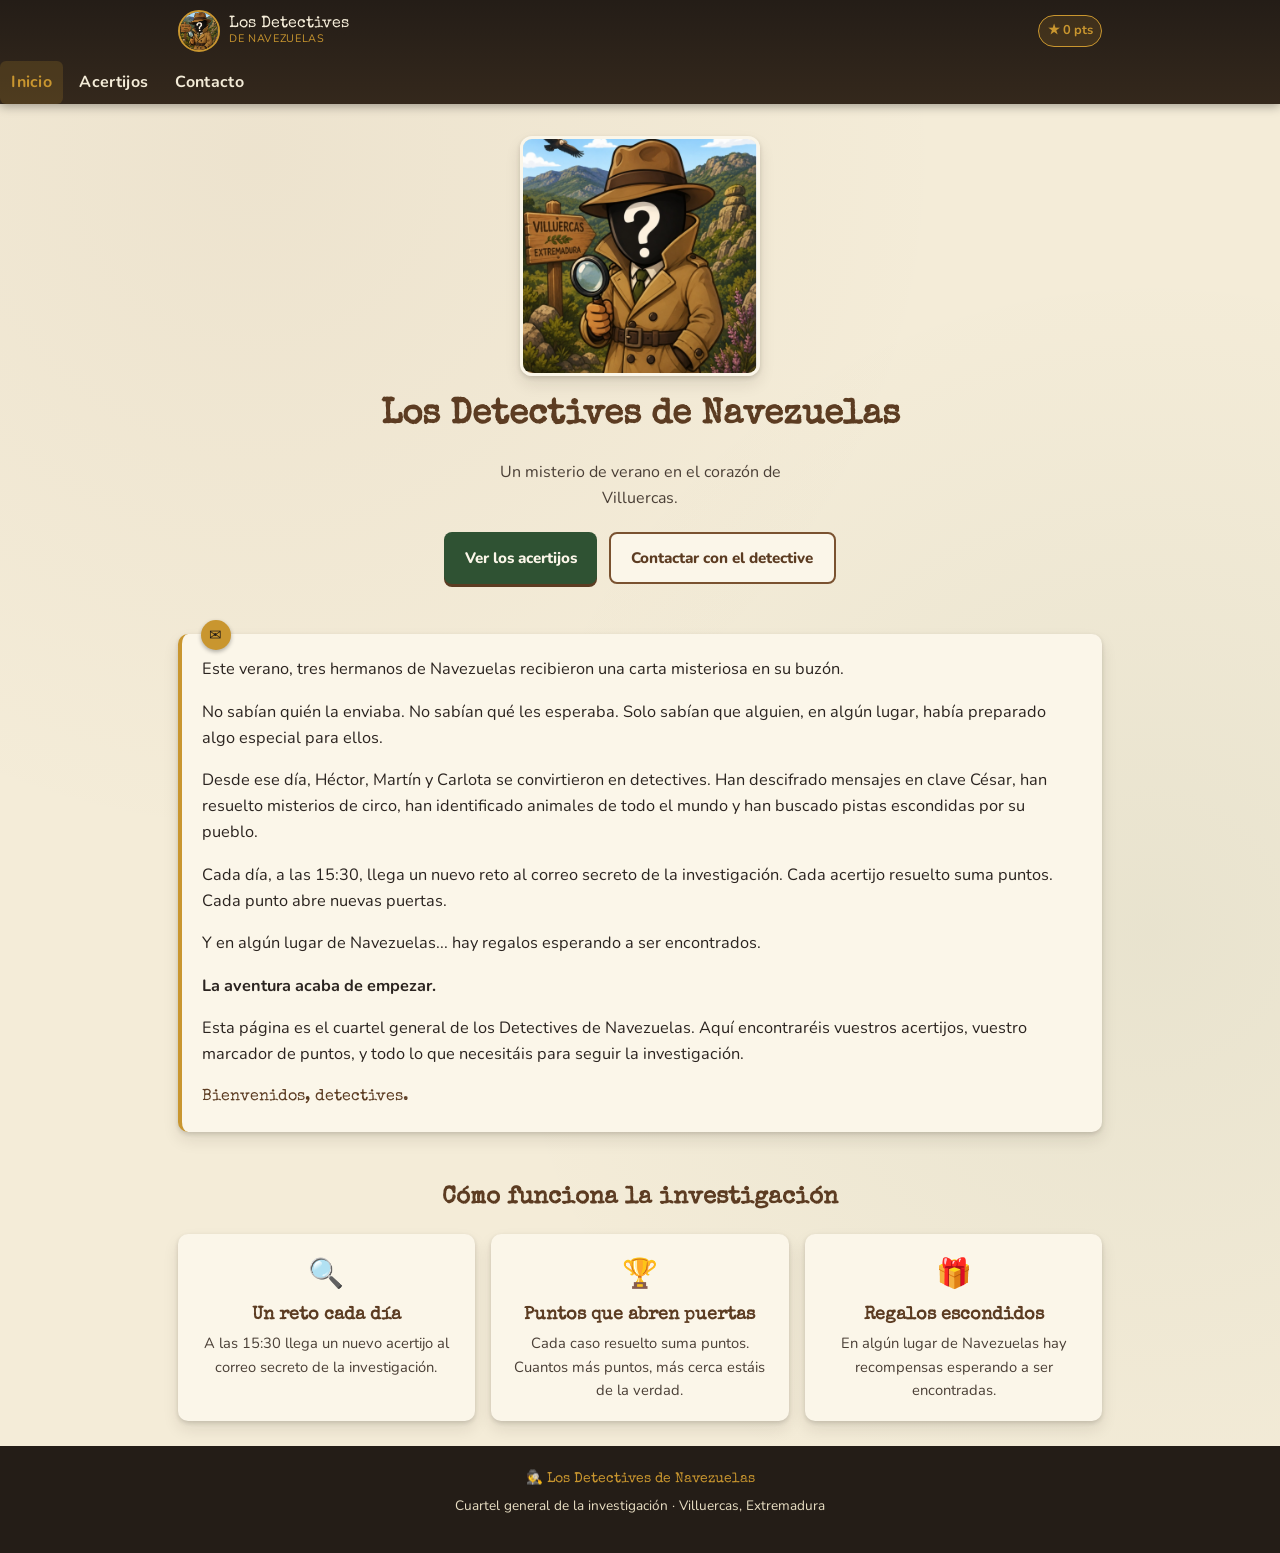
==== index.html @ 080d158a "Sitio inicial de los Detectives de Navezuelas" ====
<!doctype html>
<html lang="es">
<head>
<meta charset="UTF-8">
<meta name="viewport" content="width=device-width, initial-scale=1">
<title>Los Detectives de Navezuelas</title>
<meta name="description" content="Un misterio de verano para tres hermanos detectives en Navezuelas, Villuercas. Acertijos diarios, puntos y regalos escondidos por descubrir.">
<link rel="icon" href="Detective.png">
<link rel="preconnect" href="https://fonts.googleapis.com">
<link rel="preconnect" href="https://fonts.gstatic.com" crossorigin>
<link href="https://fonts.googleapis.com/css2?family=Special+Elite&family=Nunito:wght@400;600;700;800&display=swap" rel="stylesheet">
<link rel="stylesheet" href="css/style.css">
</head>
<body>

<header class="site-header">
  <div class="header-bar">
    <a class="brand" href="index.html">
      <img src="Detective.png" alt="Los Detectives de Navezuelas" class="brand-logo">
      <span class="brand-text">Los Detectives<br><small>de Navezuelas</small></span>
    </a>
    <span class="points-badge" id="header-points">★ 0 pts</span>
    <button type="button" class="nav-toggle" id="nav-toggle" aria-expanded="false" aria-controls="main-nav">
      <span class="visually-hidden">Abrir menú</span>
      <span></span>
    </button>
  </div>
  <nav class="main-nav" id="main-nav">
    <ul>
      <li><a href="index.html" aria-current="page">Inicio</a></li>
      <li><a href="acertijos.html">Acertijos</a></li>
      <li><a href="contacto.html">Contacto</a></li>
    </ul>
  </nav>
</header>

<main>
  <section class="hero">
    <div class="container">
      <img src="Detective.png" alt="Detective misterioso con lupa, junto a un cartel de Villuercas, Extremadura" class="hero-portrait">
      <h1>Los Detectives de Navezuelas</h1>
      <p class="tagline">Un misterio de verano en el corazón de Villuercas.</p>
      <div class="cta-row">
        <a href="acertijos.html" class="btn btn-primary">Ver los acertijos</a>
        <a href="contacto.html" class="btn btn-secondary">Contactar con el detective</a>
      </div>
    </div>
  </section>

  <section>
    <div class="container">
      <div class="carta">
        <p>Este verano, tres hermanos de Navezuelas recibieron una carta misteriosa en su buzón.</p>
        <p>No sabían quién la enviaba. No sabían qué les esperaba. Solo sabían que alguien, en algún lugar, había preparado algo especial para ellos.</p>
        <p>Desde ese día, Héctor, Martín y Carlota se convirtieron en detectives. Han descifrado mensajes en clave César, han resuelto misterios de circo, han identificado animales de todo el mundo y han buscado pistas escondidas por su pueblo.</p>
        <p>Cada día, a las 15:30, llega un nuevo reto al correo secreto de la investigación. Cada acertijo resuelto suma puntos. Cada punto abre nuevas puertas.</p>
        <p>Y en algún lugar de Navezuelas... hay regalos esperando a ser encontrados.</p>
        <p><strong>La aventura acaba de empezar.</strong></p>
        <p>Esta página es el cuartel general de los Detectives de Navezuelas. Aquí encontraréis vuestros acertijos, vuestro marcador de puntos, y todo lo que necesitáis para seguir la investigación.</p>
        <p class="firma">Bienvenidos, detectives.</p>
      </div>
    </div>
  </section>

  <section>
    <div class="container">
      <h2 style="text-align:center;">Cómo funciona la investigación</h2>
      <div class="feature-grid">
        <div class="feature-card">
          <span class="icon">🔍</span>
          <h3>Un reto cada día</h3>
          <p>A las 15:30 llega un nuevo acertijo al correo secreto de la investigación.</p>
        </div>
        <div class="feature-card">
          <span class="icon">🏆</span>
          <h3>Puntos que abren puertas</h3>
          <p>Cada caso resuelto suma puntos. Cuantos más puntos, más cerca estáis de la verdad.</p>
        </div>
        <div class="feature-card">
          <span class="icon">🎁</span>
          <h3>Regalos escondidos</h3>
          <p>En algún lugar de Navezuelas hay recompensas esperando a ser encontradas.</p>
        </div>
      </div>
    </div>
  </section>
</main>

<footer class="site-footer">
  <div class="footer-brand">🕵️ Los Detectives de Navezuelas</div>
  <p>Cuartel general de la investigación · Villuercas, Extremadura</p>
</footer>

<script src="js/acertijos-data.js"></script>
<script src="js/firebase-config.js"></script>
<script src="js/progress.js"></script>
<script src="js/nav.js"></script>
</body>
</html>
---- css/style.css ----
/* ============================================================
   Los Detectives de Navezuelas — hoja de estilos principal
   Mobile-first. Breakpoints: 600px (tablet), 900px (escritorio)
   ============================================================ */

:root {
  --color-bg: #f4ecd8;
  --color-bg-alt: #e9dfc4;
  --color-paper: #fbf6e9;
  --color-ink: #2b2420;
  --color-ink-soft: #4a3f36;
  --color-header: #241d17;
  --color-header-alt: #34281c;
  --color-primary: #7a5230;
  --color-primary-dark: #5c3c22;
  --color-accent: #2f5233;
  --color-accent-light: #4a7a52;
  --color-gold: #c9962f;
  --color-danger: #8a3324;
  --color-success: #2f5233;
  --shadow-card: 0 2px 4px rgba(36, 29, 23, 0.15), 0 8px 16px rgba(36, 29, 23, 0.1);
  --radius: 10px;
  --max-width: 960px;
}

* {
  box-sizing: border-box;
}

html {
  -webkit-text-size-adjust: 100%;
}

body {
  margin: 0;
  background-color: var(--color-bg);
  background-image:
    radial-gradient(circle at 20% 10%, rgba(122, 82, 48, 0.06), transparent 40%),
    radial-gradient(circle at 90% 60%, rgba(47, 82, 51, 0.06), transparent 45%);
  color: var(--color-ink);
  font-family: "Nunito", -apple-system, BlinkMacSystemFont, "Segoe UI", sans-serif;
  line-height: 1.6;
  font-size: 16px;
  min-height: 100vh;
  display: flex;
  flex-direction: column;
}

h1, h2, h3, h4 {
  font-family: "Special Elite", "Courier New", monospace;
  color: var(--color-primary-dark);
  line-height: 1.3;
  margin: 0 0 0.6em;
}

h1 { font-size: 1.9rem; }
h2 { font-size: 1.5rem; }
h3 { font-size: 1.15rem; }

p { margin: 0 0 1em; }

a {
  color: var(--color-accent);
  text-decoration-thickness: 2px;
}

img { max-width: 100%; display: block; }

.container {
  width: 100%;
  max-width: var(--max-width);
  margin: 0 auto;
  padding: 0 1.1rem;
}

.visually-hidden {
  position: absolute;
  width: 1px; height: 1px;
  overflow: hidden;
  clip: rect(0 0 0 0);
  white-space: nowrap;
}

/* ---------- Header / navegación ---------- */

.site-header {
  position: sticky;
  top: 0;
  z-index: 50;
  background: linear-gradient(180deg, var(--color-header), var(--color-header-alt));
  color: var(--color-bg);
  box-shadow: 0 2px 10px rgba(0,0,0,0.35);
}

.header-bar {
  display: flex;
  align-items: center;
  gap: 0.7rem;
  padding: 0.6rem 1.1rem;
  max-width: var(--max-width);
  margin: 0 auto;
}

.brand {
  display: flex;
  align-items: center;
  gap: 0.6rem;
  text-decoration: none;
  color: var(--color-bg);
  flex: 1;
  min-width: 0;
}

.brand-logo {
  width: 42px;
  height: 42px;
  border-radius: 50%;
  object-fit: cover;
  border: 2px solid var(--color-gold);
  flex-shrink: 0;
}

.brand-text {
  font-family: "Special Elite", monospace;
  font-size: 0.98rem;
  line-height: 1.15;
  white-space: normal;
}

.brand-text small {
  display: block;
  font-family: "Nunito", sans-serif;
  font-size: 0.68rem;
  letter-spacing: 0.06em;
  color: var(--color-gold);
  text-transform: uppercase;
}

.points-badge {
  display: flex;
  align-items: center;
  gap: 0.3rem;
  background: rgba(201, 150, 47, 0.15);
  border: 1px solid var(--color-gold);
  color: var(--color-gold);
  font-weight: 700;
  font-size: 0.8rem;
  padding: 0.3rem 0.55rem;
  border-radius: 999px;
  white-space: nowrap;
}

.nav-toggle {
  background: none;
  border: 1px solid rgba(244, 236, 216, 0.35);
  border-radius: 6px;
  color: var(--color-bg);
  width: 40px;
  height: 40px;
  display: flex;
  align-items: center;
  justify-content: center;
  cursor: pointer;
  flex-shrink: 0;
}

.nav-toggle span,
.nav-toggle::before,
.nav-toggle::after {
  content: "";
  display: block;
  width: 20px;
  height: 2px;
  background: var(--color-bg);
  position: relative;
  transition: transform 0.2s ease, opacity 0.2s ease;
}
.nav-toggle::before { position: absolute; transform: translateY(-6px); }
.nav-toggle::after { position: absolute; transform: translateY(6px); }

.nav-toggle[aria-expanded="true"] span { opacity: 0; }
.nav-toggle[aria-expanded="true"]::before { transform: rotate(45deg); }
.nav-toggle[aria-expanded="true"]::after { transform: rotate(-45deg); }

.main-nav {
  width: 100%;
  max-width: var(--max-width);
  margin: 0 auto;
  overflow: hidden;
  max-height: 0;
  transition: max-height 0.25s ease;
}

.main-nav.open {
  max-height: 220px;
}

.main-nav ul {
  list-style: none;
  margin: 0;
  padding: 0.2rem 1.1rem 0.9rem;
  display: flex;
  flex-direction: column;
  gap: 0.2rem;
}

.main-nav a {
  display: block;
  padding: 0.55rem 0.7rem;
  color: var(--color-bg);
  text-decoration: none;
  border-radius: 6px;
  font-weight: 700;
  letter-spacing: 0.02em;
}

.main-nav a:hover,
.main-nav a[aria-current="page"] {
  background: rgba(201, 150, 47, 0.18);
  color: var(--color-gold);
}

@media (min-width: 800px) {
  .nav-toggle { display: none; }

  .main-nav {
    max-height: none;
    overflow: visible;
    width: auto;
    margin: 0;
  }

  .main-nav ul {
    flex-direction: row;
    padding: 0;
    gap: 0.3rem;
  }

  .header-bar {
    flex-wrap: nowrap;
  }
}

/* ---------- Hero (portada) ---------- */

.hero {
  padding: 2rem 0 1.5rem;
  text-align: center;
}

.hero-portrait {
  width: 190px;
  margin: 0 auto 1.1rem;
  border-radius: 12px;
  box-shadow: var(--shadow-card);
  border: 3px solid var(--color-paper);
}

.hero h1 {
  font-size: 1.7rem;
}

.hero .tagline {
  color: var(--color-ink-soft);
  font-size: 1rem;
  max-width: 34ch;
  margin: 0 auto;
}

@media (min-width: 600px) {
  .hero-portrait { width: 240px; }
  .hero h1 { font-size: 2.2rem; }
}

/* ---------- Botones ---------- */

.btn {
  display: inline-flex;
  align-items: center;
  justify-content: center;
  gap: 0.4rem;
  padding: 0.75rem 1.3rem;
  border-radius: 8px;
  font-weight: 800;
  text-decoration: none;
  border: none;
  cursor: pointer;
  font-size: 0.95rem;
  font-family: inherit;
  transition: transform 0.12s ease, box-shadow 0.12s ease;
}

.btn:active { transform: translateY(1px); }

.btn-primary {
  background: var(--color-accent);
  color: var(--color-paper);
  box-shadow: 0 3px 0 var(--color-primary-dark);
}

.btn-secondary {
  background: var(--color-paper);
  color: var(--color-primary-dark);
  border: 2px solid var(--color-primary);
}

.btn-block { width: 100%; }

.cta-row {
  display: flex;
  flex-direction: column;
  gap: 0.7rem;
  max-width: 340px;
  margin: 1.3rem auto 0;
}

@media (min-width: 600px) {
  .cta-row { flex-direction: row; max-width: none; justify-content: center; }
}

/* ---------- Secciones / tarjetas genéricas ---------- */

section { padding: 1.6rem 0; }

.card {
  background: var(--color-paper);
  border-radius: var(--radius);
  box-shadow: var(--shadow-card);
  padding: 1.1rem 1.2rem;
}

.carta {
  background: var(--color-paper);
  border-radius: var(--radius);
  box-shadow: var(--shadow-card);
  padding: 1.4rem 1.3rem;
  position: relative;
  border-left: 4px solid var(--color-gold);
  font-size: 1.02rem;
}

.carta::before {
  content: "\2709";
  position: absolute;
  top: -14px;
  left: 1.2rem;
  background: var(--color-gold);
  color: var(--color-header);
  width: 30px;
  height: 30px;
  border-radius: 50%;
  display: flex;
  align-items: center;
  justify-content: center;
  font-size: 0.95rem;
  box-shadow: 0 2px 4px rgba(0,0,0,0.3);
}

.carta p:last-child { margin-bottom: 0; }
.carta .firma {
  margin-top: 1rem;
  font-family: "Special Elite", monospace;
  color: var(--color-primary-dark);
}

.feature-grid {
  display: grid;
  grid-template-columns: 1fr;
  gap: 1rem;
  margin-top: 1.2rem;
}

@media (min-width: 700px) {
  .feature-grid { grid-template-columns: repeat(3, 1fr); }
}

.feature-card {
  background: var(--color-paper);
  border-radius: var(--radius);
  box-shadow: var(--shadow-card);
  padding: 1.1rem;
  text-align: center;
}

.feature-card .icon { font-size: 1.8rem; display: block; margin-bottom: 0.4rem; }
.feature-card h3 { margin-bottom: 0.3rem; }
.feature-card p { margin: 0; color: var(--color-ink-soft); font-size: 0.92rem; }

/* ---------- Página de Acertijos ---------- */

.progress-bar-wrap {
  background: var(--color-paper);
  border-radius: var(--radius);
  box-shadow: var(--shadow-card);
  padding: 1rem 1.1rem;
  margin: 1.1rem 0 1.4rem;
}

.progress-stats {
  display: flex;
  justify-content: space-between;
  font-family: "Special Elite", monospace;
  font-size: 0.85rem;
  color: var(--color-primary-dark);
  margin-bottom: 0.5rem;
}

.progress-track {
  background: var(--color-bg-alt);
  border-radius: 999px;
  height: 10px;
  overflow: hidden;
}

.progress-fill {
  height: 100%;
  background: linear-gradient(90deg, var(--color-accent), var(--color-gold));
  border-radius: 999px;
  transition: width 0.4s ease;
}

.acertijos-grid {
  display: grid;
  grid-template-columns: 1fr;
  gap: 1rem;
}

@media (min-width: 650px) {
  .acertijos-grid { grid-template-columns: repeat(2, 1fr); }
}

.acertijo-card {
  background: var(--color-paper);
  border-radius: var(--radius);
  box-shadow: var(--shadow-card);
  padding: 1.1rem 1.2rem;
  display: flex;
  flex-direction: column;
  gap: 0.5rem;
  position: relative;
  text-decoration: none;
  color: inherit;
  border: 2px solid transparent;
  transition: border-color 0.15s ease, transform 0.15s ease;
}

.acertijo-card:hover { border-color: var(--color-gold); transform: translateY(-2px); }

.acertijo-card.locked {
  opacity: 0.65;
  cursor: not-allowed;
}

.acertijo-card .numero {
  font-family: "Special Elite", monospace;
  font-size: 0.78rem;
  color: var(--color-accent);
  text-transform: uppercase;
  letter-spacing: 0.06em;
}

.acertijo-card h3 { margin: 0; }

.acertijo-card .meta {
  display: flex;
  flex-wrap: wrap;
  gap: 0.4rem;
  font-size: 0.78rem;
}

.badge {
  display: inline-block;
  padding: 0.2rem 0.55rem;
  border-radius: 999px;
  font-weight: 700;
  font-size: 0.72rem;
  letter-spacing: 0.03em;
}

.badge-nuevo { background: rgba(47, 82, 51, 0.15); color: var(--color-success); }
.badge-resuelto { background: rgba(201, 150, 47, 0.2); color: var(--color-primary-dark); }
.badge-bloqueado { background: rgba(138, 51, 36, 0.12); color: var(--color-danger); }
.badge-puntos { background: rgba(122, 82, 48, 0.12); color: var(--color-primary-dark); }

/* ---------- Detalle de acertijo ---------- */

.acertijo-detail .enunciado {
  font-size: 1.05rem;
  white-space: pre-line;
}

.pista-toggle {
  background: none;
  border: 1px dashed var(--color-primary);
  color: var(--color-primary-dark);
  border-radius: 8px;
  padding: 0.5rem 0.9rem;
  font-weight: 700;
  cursor: pointer;
  font-family: inherit;
  margin: 0.8rem 0;
}

.pista-texto {
  display: none;
  background: var(--color-bg-alt);
  border-left: 3px solid var(--color-gold);
  padding: 0.7rem 0.9rem;
  border-radius: 6px;
  margin-bottom: 1rem;
}

.pista-texto.show { display: block; }

.respuesta-form {
  display: flex;
  flex-direction: column;
  gap: 0.6rem;
  margin-top: 1rem;
}

.respuesta-form input[type="text"] {
  padding: 0.75rem 0.9rem;
  border-radius: 8px;
  border: 2px solid var(--color-bg-alt);
  font-size: 1rem;
  font-family: inherit;
  background: var(--color-bg);
}

.respuesta-form input[type="text"]:focus {
  outline: none;
  border-color: var(--color-accent);
}

.feedback {
  padding: 0.7rem 0.9rem;
  border-radius: 8px;
  font-weight: 700;
  display: none;
}

.feedback.show { display: block; }
.feedback.ok { background: rgba(47, 82, 51, 0.15); color: var(--color-success); }
.feedback.error { background: rgba(138, 51, 36, 0.12); color: var(--color-danger); animation: shake 0.35s; }

@keyframes shake {
  10%, 90% { transform: translateX(-1px); }
  20%, 80% { transform: translateX(2px); }
  30%, 50%, 70% { transform: translateX(-4px); }
  40%, 60% { transform: translateX(4px); }
}

.solved-panel {
  background: rgba(47, 82, 51, 0.1);
  border: 2px solid var(--color-accent);
  border-radius: var(--radius);
  padding: 1rem 1.1rem;
  text-align: center;
}

/* ---------- Contacto ---------- */

.codigo-form {
  display: flex;
  flex-direction: column;
  align-items: center;
  gap: 1.2rem;
  margin-top: 1.4rem;
}

.codigo-boxes {
  display: grid;
  grid-template-columns: repeat(9, minmax(0, 1fr));
  gap: 0.3rem;
  width: 100%;
  max-width: 420px;
}

.codigo-boxes input {
  width: 100%;
  aspect-ratio: 1 / 1.15;
  text-align: center;
  font-size: 1.1rem;
  font-weight: 800;
  font-family: "Special Elite", monospace;
  border-radius: 6px;
  border: 2px solid var(--color-primary);
  background: var(--color-paper);
  color: var(--color-ink);
  text-transform: uppercase;
  padding: 0;
}

.codigo-boxes input:focus {
  outline: none;
  border-color: var(--color-gold);
  background: #fff;
}

@media (max-width: 380px) {
  .codigo-boxes { gap: 0.2rem; }
  .codigo-boxes input { font-size: 0.9rem; }
}

.codigo-boxes.shake { animation: shake 0.4s; }

.reveal-panel {
  display: none;
  background: var(--color-header);
  color: var(--color-gold);
  border-radius: var(--radius);
  padding: 1.3rem;
  text-align: center;
  font-family: "Special Elite", monospace;
  box-shadow: var(--shadow-card);
}

.reveal-panel.show { display: block; animation: fadein 0.6s ease; }

@keyframes fadein {
  from { opacity: 0; transform: translateY(6px); }
  to { opacity: 1; transform: translateY(0); }
}

.reveal-panel .telefono {
  font-size: 1.5rem;
  letter-spacing: 0.06em;
  margin: 0.5rem 0;
}

/* ---------- Footer ---------- */

.site-footer {
  margin-top: auto;
  background: var(--color-header);
  color: var(--color-bg-alt);
  text-align: center;
  padding: 1.4rem 1.1rem;
  font-size: 0.85rem;
}

.site-footer .footer-brand {
  font-family: "Special Elite", monospace;
  color: var(--color-gold);
  margin-bottom: 0.3rem;
}

main { flex: 1; }
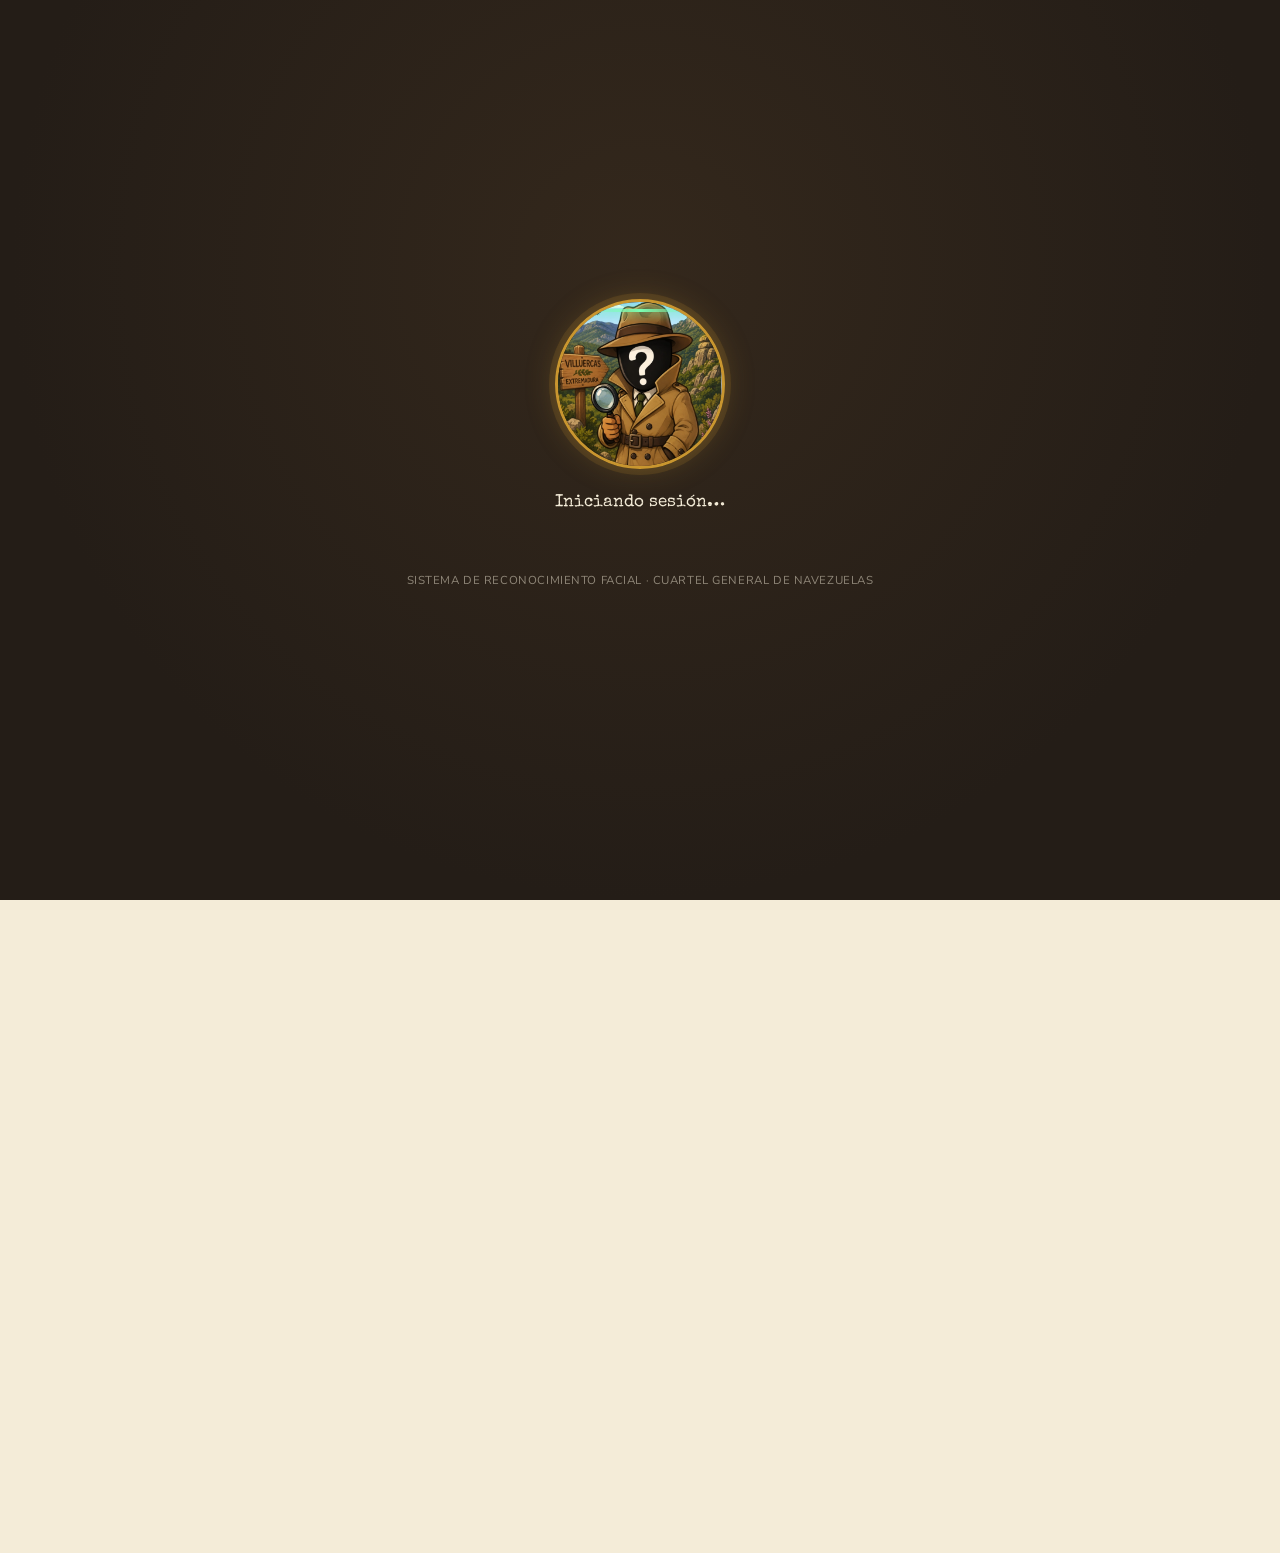
==== commit fb11185c: "FEAT: Inicio de sesión falso" ====
--- a/index.html
+++ b/index.html
@@ -12,6 +12,20 @@
 <link rel="stylesheet" href="css/style.css">
 </head>
 <body>
+
+<div id="login-gate" class="login-gate" role="alert" aria-live="polite">
+  <div class="gate-frame" id="gate-visual">
+    <img src="Detective.png" alt="Escaneando rostro" class="gate-foto">
+    <span class="gate-scanline"></span>
+  </div>
+  <p class="gate-status" id="gate-status">No toquéis la pantalla.</p>
+  <p class="gate-hint">Sistema de reconocimiento facial · Cuartel General de Navezuelas</p>
+</div>
+<script>
+  if (sessionStorage.getItem('navezuelasAutenticado') === 'true') {
+    document.getElementById('login-gate').style.display = 'none';
+  }
+</script>
 
 <header class="site-header">
   <div class="header-bar">
@@ -92,8 +106,10 @@
 </footer>
 
 <script src="js/acertijos-data.js"></script>
-<script src="js/firebase-config.js"></script>
+<script src="js/supabase-config.js"></script>
 <script src="js/progress.js"></script>
+<script src="js/acertijos-store.js"></script>
 <script src="js/nav.js"></script>
+<script src="js/login-gate.js"></script>
 </body>
 </html>
--- a/css/style.css
+++ b/css/style.css
@@ -16,6 +16,7 @@
   --color-accent: #2f5233;
   --color-accent-light: #4a7a52;
   --color-gold: #c9962f;
+  --color-orange: #b5651d;
   --color-danger: #8a3324;
   --color-success: #2f5233;
   --shadow-card: 0 2px 4px rgba(36, 29, 23, 0.15), 0 8px 16px rgba(36, 29, 23, 0.1);
@@ -444,11 +445,25 @@
   transition: border-color 0.15s ease, transform 0.15s ease;
 }
 
+.acertijo-card.resuelto {
+  background-color: #edf4e8;
+  border-color: rgba(47, 82, 51, 0.3);
+  box-shadow: inset 3px 0 0 var(--color-accent), var(--shadow-card);
+}
+
+.acertijo-card.pendiente {
+  background-color: #fbeee0;
+  border-color: rgba(181, 101, 29, 0.28);
+  box-shadow: inset 3px 0 0 var(--color-orange), var(--shadow-card);
+}
+
 .acertijo-card:hover { border-color: var(--color-gold); transform: translateY(-2px); }
 
 .acertijo-card.locked {
-  opacity: 0.65;
+  opacity: 0.7;
   cursor: not-allowed;
+  background-color: #f3e8e3;
+  box-shadow: inset 3px 0 0 var(--color-danger), var(--shadow-card);
 }
 
 .acertijo-card .numero {
@@ -477,9 +492,9 @@
   letter-spacing: 0.03em;
 }
 
-.badge-nuevo { background: rgba(47, 82, 51, 0.15); color: var(--color-success); }
-.badge-resuelto { background: rgba(201, 150, 47, 0.2); color: var(--color-primary-dark); }
-.badge-bloqueado { background: rgba(138, 51, 36, 0.12); color: var(--color-danger); }
+.badge-nuevo { background: rgba(181, 101, 29, 0.16); color: var(--color-orange); }
+.badge-resuelto { background: rgba(47, 82, 51, 0.18); color: var(--color-success); }
+.badge-bloqueado { background: rgba(138, 51, 36, 0.14); color: var(--color-danger); }
 .badge-puntos { background: rgba(122, 82, 48, 0.12); color: var(--color-primary-dark); }
 
 /* ---------- Detalle de acertijo ---------- */
@@ -647,3 +662,147 @@
 }
 
 main { flex: 1; }
+
+/* ---------- Puerta de acceso (falso reconocimiento facial) ---------- */
+
+html.gate-lock,
+html.gate-lock body {
+  overflow: hidden;
+  height: 100%;
+}
+
+.login-gate {
+  position: fixed;
+  inset: 0;
+  z-index: 9999;
+  background: radial-gradient(circle at 50% 30%, var(--color-header-alt), var(--color-header) 70%);
+  color: var(--color-bg);
+  display: flex;
+  flex-direction: column;
+  align-items: center;
+  justify-content: center;
+  gap: 1.3rem;
+  padding: 2rem 1.5rem;
+  text-align: center;
+  transition: opacity 0.6s ease;
+}
+
+.login-gate.gate-oculto {
+  opacity: 0;
+  pointer-events: none;
+}
+
+.gate-frame {
+  position: relative;
+  width: 170px;
+  height: 170px;
+  border-radius: 50%;
+  overflow: hidden;
+  border: 3px solid var(--color-gold);
+  box-shadow: 0 0 0 6px rgba(201, 150, 47, 0.15), 0 0 30px rgba(201, 150, 47, 0.25);
+  transition: width 0.4s ease, height 0.4s ease, border-radius 0.4s ease, border-color 0.4s ease, box-shadow 0.4s ease;
+}
+
+.gate-foto {
+  width: 100%;
+  height: 100%;
+  object-fit: cover;
+  display: block;
+}
+
+.gate-scanline {
+  position: absolute;
+  left: 0;
+  right: 0;
+  top: 4%;
+  height: 3px;
+  background: linear-gradient(90deg, transparent, #7cffb2, transparent);
+  box-shadow: 0 0 12px 2px rgba(124, 255, 178, 0.7);
+  animation: gate-scan 2.1s ease-in-out infinite;
+}
+
+@keyframes gate-scan {
+  0% { top: 4%; }
+  50% { top: 92%; }
+  100% { top: 4%; }
+}
+
+.gate-status {
+  font-family: "Special Elite", monospace;
+  font-size: 1.05rem;
+  min-height: 2.6em;
+  white-space: pre-line;
+  max-width: 320px;
+}
+
+.gate-status-anim { animation: gate-fade 0.5s ease; }
+
+@keyframes gate-fade {
+  from { opacity: 0; transform: translateY(4px); }
+  to { opacity: 1; transform: translateY(0); }
+}
+
+.gate-hint {
+  font-size: 0.72rem;
+  letter-spacing: 0.05em;
+  text-transform: uppercase;
+  color: rgba(244, 236, 216, 0.5);
+}
+
+/* Éxito: reconocimiento facial completado */
+
+.login-gate.gate-exito .gate-frame {
+  width: min(320px, 78vw);
+  height: auto;
+  aspect-ratio: 16 / 10;
+  border-radius: var(--radius);
+  border-color: var(--color-accent-light);
+  box-shadow: 0 0 0 6px rgba(74, 122, 82, 0.2), 0 0 30px rgba(74, 122, 82, 0.3);
+}
+
+.login-gate.gate-exito .gate-scanline { display: none; }
+.login-gate.gate-exito .gate-status { color: #bfe3c4; }
+
+/* Alerta: acceso no autorizado */
+
+.login-gate.gate-alerta {
+  background: radial-gradient(circle at 50% 30%, #4a231c, var(--color-header) 70%);
+}
+
+.login-gate.gate-alerta .gate-scanline { display: none; }
+
+.login-gate.gate-alerta .gate-frame {
+  border-color: var(--color-danger);
+  box-shadow: 0 0 0 6px rgba(138, 51, 36, 0.25), 0 0 30px rgba(138, 51, 36, 0.35);
+}
+
+.login-gate.gate-alerta .gate-status {
+  color: #ffb4a3;
+  animation: shake 0.4s;
+}
+
+/* ---------- Página de acceso denegado ---------- */
+
+.acceso-denegado {
+  min-height: 70vh;
+  display: flex;
+  align-items: center;
+  justify-content: center;
+  text-align: center;
+}
+
+.acceso-denegado .container { max-width: 420px; }
+
+.denegado-imagen {
+  width: 130px;
+  margin: 0 auto 1.1rem;
+  border-radius: 50%;
+  filter: grayscale(70%) brightness(0.8);
+  border: 3px solid var(--color-danger);
+}
+
+.denegado-mensaje {
+  font-family: "Special Elite", monospace;
+  color: var(--color-danger);
+  font-size: 1.15rem;
+}
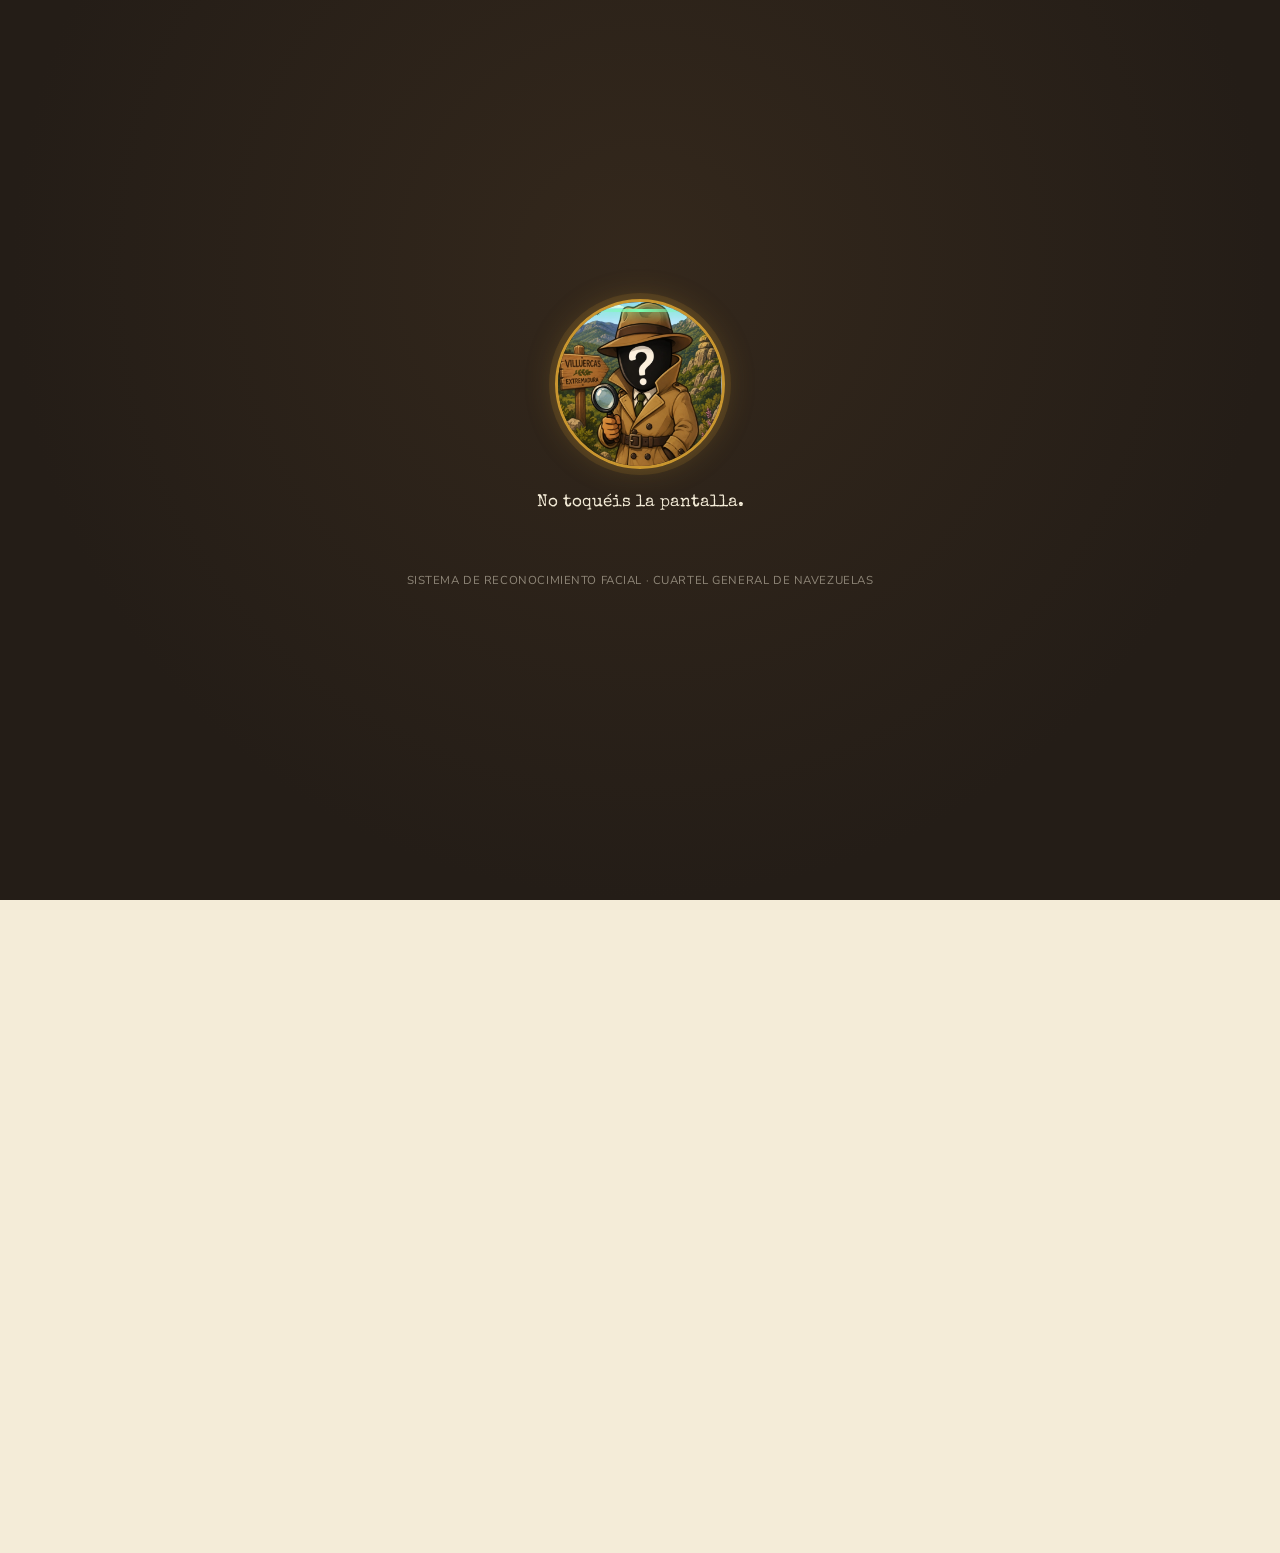
==== commit 6a7d396e: "FEAT: Página de 4 viajeros" ====
--- a/index.html
+++ b/index.html
@@ -39,13 +39,7 @@
       <span></span>
     </button>
   </div>
-  <nav class="main-nav" id="main-nav">
-    <ul>
-      <li><a href="index.html" aria-current="page">Inicio</a></li>
-      <li><a href="acertijos.html">Acertijos</a></li>
-      <li><a href="contacto.html">Contacto</a></li>
-    </ul>
-  </nav>
+  <nav class="main-nav" id="main-nav"></nav>
 </header>
 
 <main>
--- a/css/style.css
+++ b/css/style.css
@@ -19,6 +19,7 @@
   --color-orange: #b5651d;
   --color-danger: #8a3324;
   --color-success: #2f5233;
+  --color-admin: #2f5170;
   --shadow-card: 0 2px 4px rgba(36, 29, 23, 0.15), 0 8px 16px rgba(36, 29, 23, 0.1);
   --radius: 10px;
   --max-width: 960px;
@@ -496,6 +497,39 @@
 .badge-resuelto { background: rgba(47, 82, 51, 0.18); color: var(--color-success); }
 .badge-bloqueado { background: rgba(138, 51, 36, 0.14); color: var(--color-danger); }
 .badge-puntos { background: rgba(122, 82, 48, 0.12); color: var(--color-primary-dark); }
+.badge-admin { background: rgba(47, 81, 112, 0.15); color: var(--color-admin); }
+
+/* ---------- Registro de accesos (inicios.html) ---------- */
+
+.accesos-resumen {
+  display: flex;
+  flex-wrap: wrap;
+  gap: 0.5rem;
+  margin: 1rem 0 1.4rem;
+}
+
+.accesos-lista {
+  display: flex;
+  flex-direction: column;
+  gap: 0.5rem;
+}
+
+.acceso-fila {
+  display: flex;
+  align-items: center;
+  justify-content: space-between;
+  gap: 0.8rem;
+  background: var(--color-paper);
+  border-radius: 8px;
+  padding: 0.6rem 0.9rem;
+  box-shadow: var(--shadow-card);
+}
+
+.acceso-fecha {
+  font-family: "Special Elite", monospace;
+  font-size: 0.85rem;
+  color: var(--color-ink-soft);
+}
 
 /* ---------- Detalle de acertijo ---------- */
 
